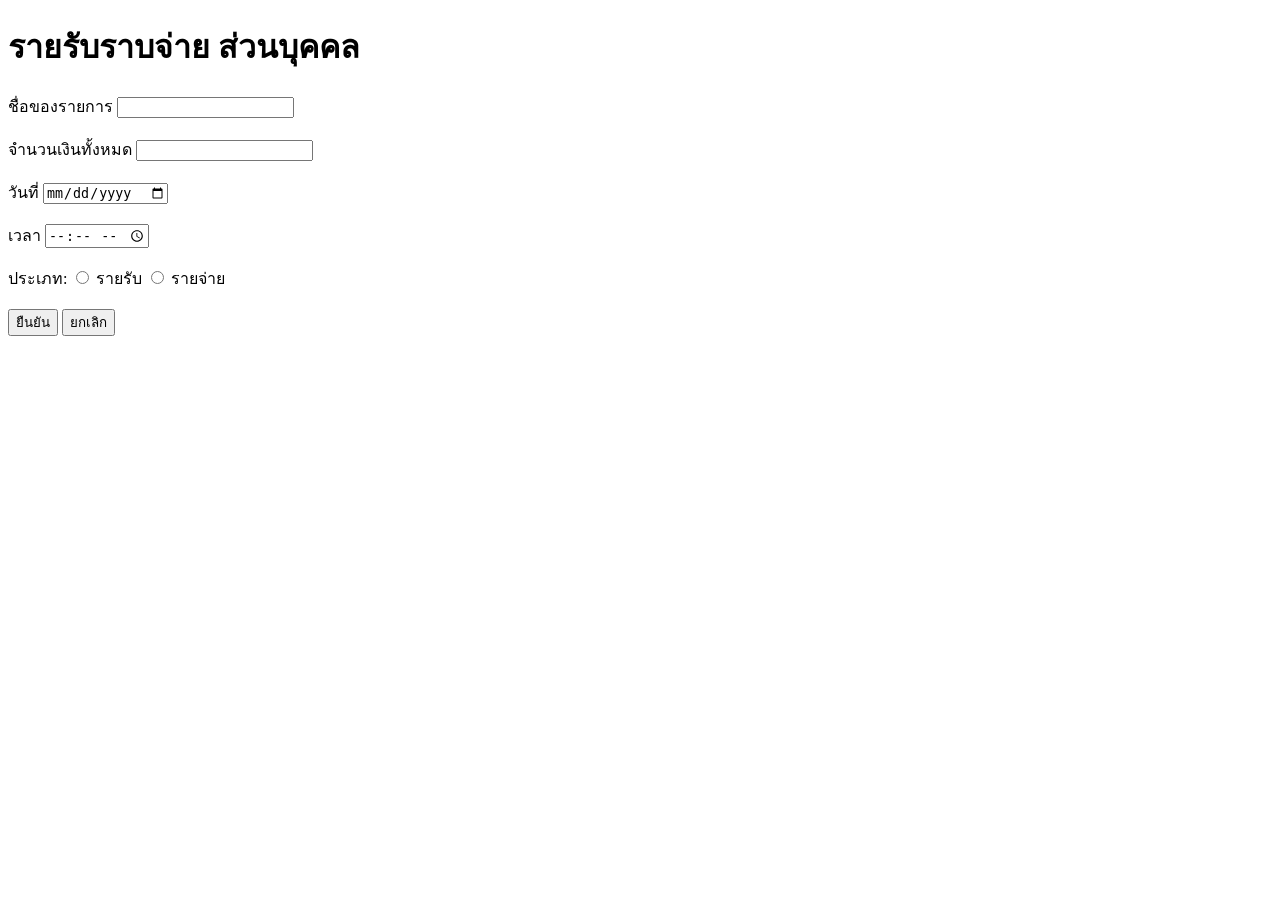
==== index_FromInput1_1.html @ b942e3bd "complete 1.1 to 1.3" ====
<!DOCTYPE html>
<html lang="th">

<head>
  <meta charset="UTF-8">
  <meta name="viewport" content="width=device-width, initial-scale=1">
  <title>Work for web 10-08-2569</title>
  <script src="file_javascript/algo_form.js" defer></script>
</head>

<body>
  <form id="main_from">
    <h1>รายรับราบจ่าย ส่วนบุคคล</h1>
    <label for="name">ชื่อของรายการ</label>
    <input id="name" type="text" name="name" required max="100">
    <br> <br>
    <label for="amout">จํานวนเงินทั้งหมด</label>
    <input id="amout" type="number" name="amout">
    <br> <br>
    <label for="dates">วันที่</label>
    <input id="dates" type="date" name="dates">
    <br> <br>
    <label for="times">เวลา</label>
    <input id="times" type="time" name="times">
    <br> <br>
    <label for="InOrEx">ประเภท:</label>

    <input id="InOrEx1" type="radio" name="InOrEx" value="">
    <label for="InOrEx">รายรับ</label>
    <input type="radio" name="InOrEx" value="">
    <label id="InOrEx2" for="InOrEx">รายจ่าย</label>
    <br><br>
    <input type="submit" name="" value="ยืนยัน">
    <input type="reset" name="" value="ยกเลิก">

  </form>

  <div>
    <ul id="IncomeList">

    </ul>
    <p id="totalIncome"></p>
  </div>
  <div>
    <ul id="ExprensesList">

    </ul>
    <p id="TotalExpensesิ"> </p>
  </div>
  <p id="amoutIncome"></p>
</body>

</html>
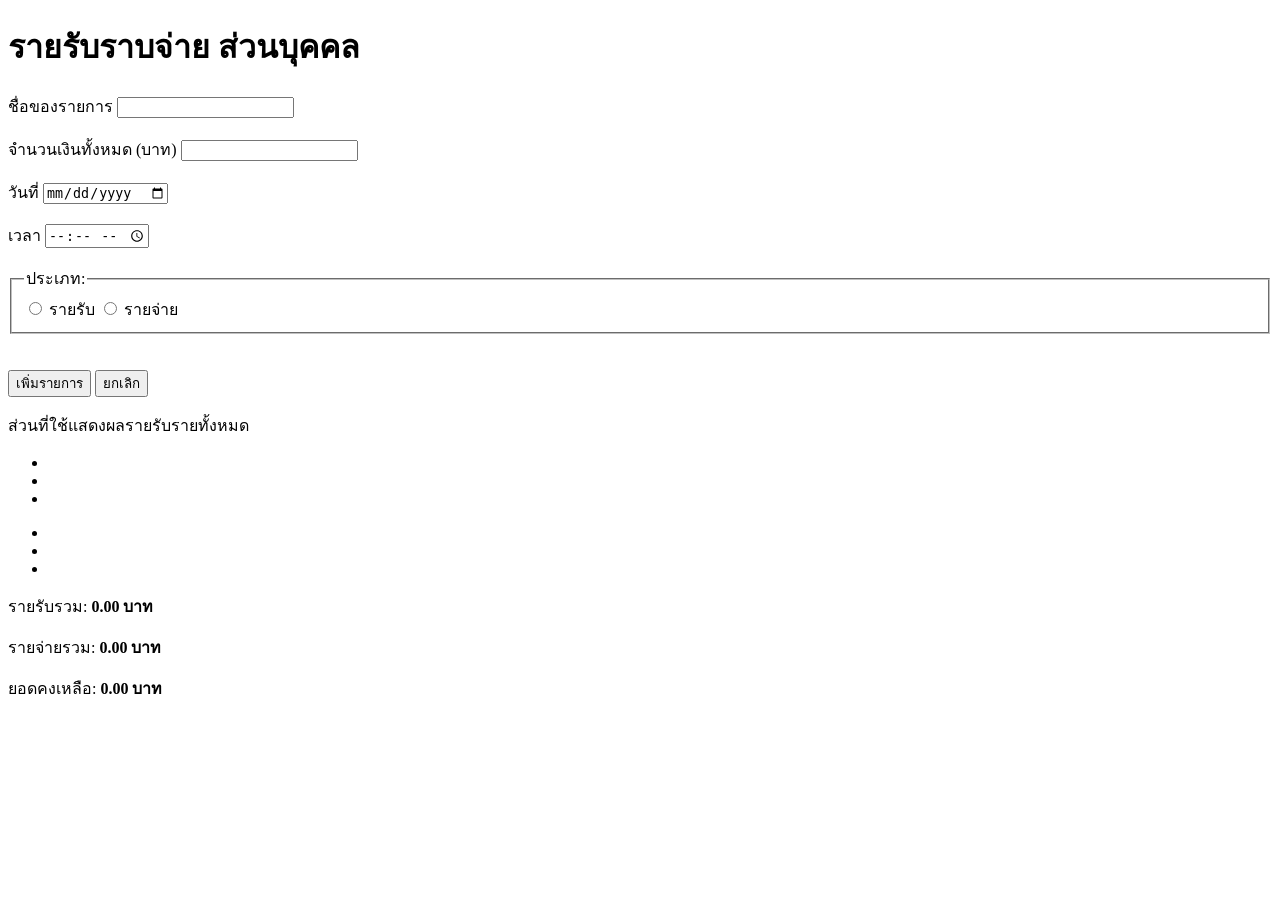
==== commit 24947fa6: "change_index.html_algo_form.js" ====
--- a/index_FromInput1_1.html
+++ b/index_FromInput1_1.html
@@ -9,45 +9,59 @@
 </head>
 
 <body>
-  <form id="main_from">
+  <form id="transactionForm">
     <h1>รายรับราบจ่าย ส่วนบุคคล</h1>
     <label for="name">ชื่อของรายการ</label>
-    <input id="name" type="text" name="name" required max="100">
+    <input id="name" type="text" name="name" maxlength="50" required>
     <br> <br>
-    <label for="amout">จํานวนเงินทั้งหมด</label>
-    <input id="amout" type="number" name="amout">
+    <label for="amount">จํานวนเงินทั้งหมด (บาท)</label>
+    <input id="amount" type="number" name="amount" required min="0.01" step="0.01">
     <br> <br>
-    <label for="dates">วันที่</label>
-    <input id="dates" type="date" name="dates">
+    <label for="date">วันที่</label>
+    <input id="date" type="date" name="date" required>
     <br> <br>
-    <label for="times">เวลา</label>
-    <input id="times" type="time" name="times">
+    <label for="time">เวลา</label>
+    <input id="time" type="time" name="time" required>
     <br> <br>
-    <label for="InOrEx">ประเภท:</label>
+    <fieldset>
+      <legend>ประเภท:</legend>
 
-    <input id="InOrEx1" type="radio" name="InOrEx" value="">
-    <label for="InOrEx">รายรับ</label>
-    <input type="radio" name="InOrEx" value="">
-    <label id="InOrEx2" for="InOrEx">รายจ่าย</label>
-    <br><br>
-    <input type="submit" name="" value="ยืนยัน">
-    <input type="reset" name="" value="ยกเลิก">
+      <input type="radio" name="InOrEx" value="income">
+      รายรับ
 
+      <input type="radio" name="InOrEx" value="expense">
+      รายจ่าย
+    </fieldset>
+    <br> <br>
+    <input type="submit" value="เพิ่มรายการ">
+    <input type="reset" value="ยกเลิก">
   </form>
 
+
+  <p>ส่วนที่ใช้แสดงผลรายรับรายทั้งหมด</p>
   <div>
     <ul id="IncomeList">
-
+      <li></li>
+      <li></li>
+      <li></li>
     </ul>
     <p id="totalIncome"></p>
   </div>
   <div>
     <ul id="ExprensesList">
-
+      <li></li>
+      <li></li>
+      <li></li>
     </ul>
-    <p id="TotalExpensesิ"> </p>
+    <p id="totalExpensesิ"> </p>
   </div>
-  <p id="amoutIncome"></p>
+  <p id="balance"></p>
+  <section>
+    <p>รายรับรวม: <strong id="totalIncome">0.00 บาท</strong></p>
+    <p>รายจ่ายรวม: <strong id="totalExpenses">0.00 บาท</strong></p>
+    <p>ยอดคงเหลือ: <strong id="balance"> 0.00 บาท</strong></p>
+    <p id="balanceWarning"></p>
+  </section>
 </body>
 
 </html>
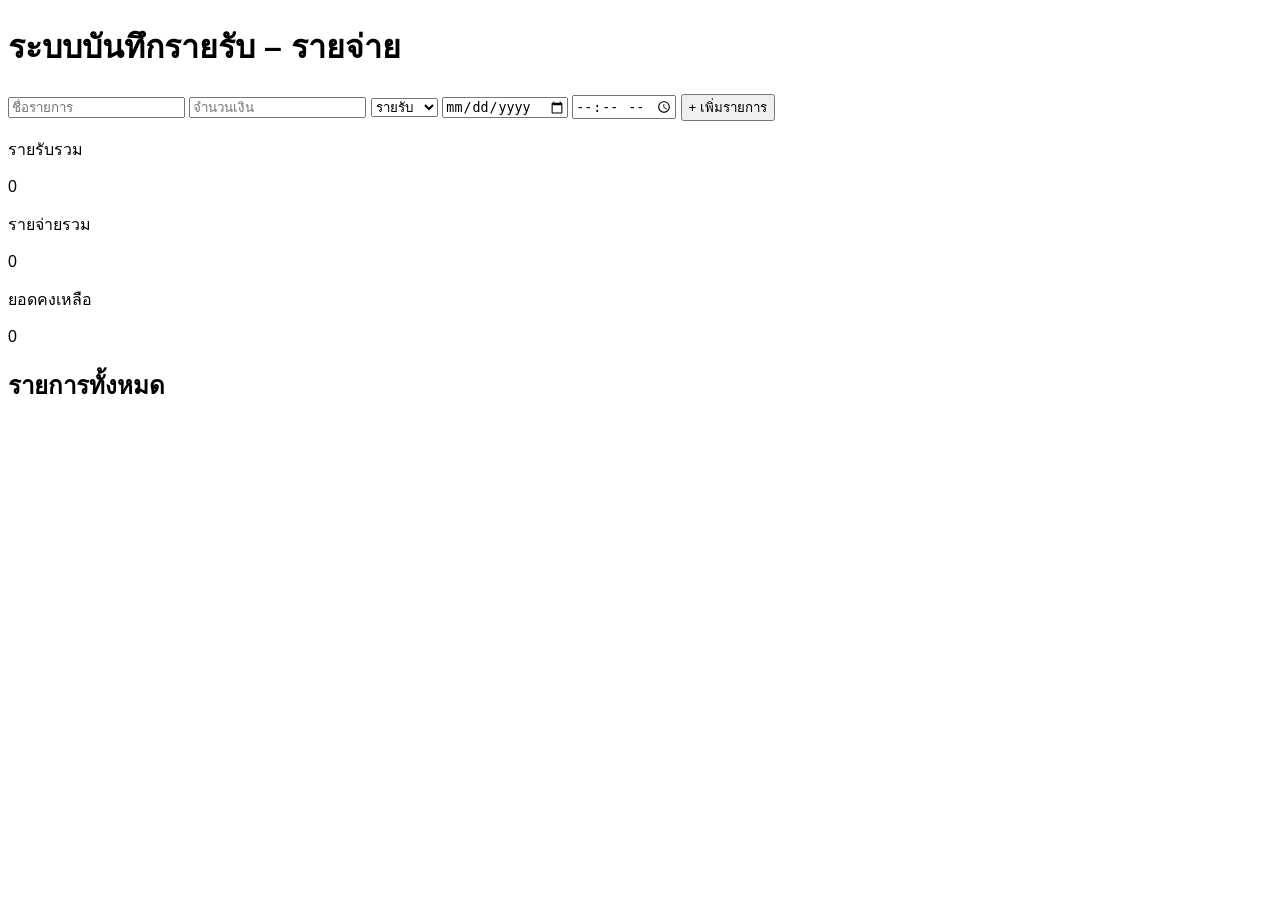
==== commit 60be3aeb: "the correct big change?" ====
--- a/index_FromInput1_1.html
+++ b/index_FromInput1_1.html
@@ -3,65 +3,58 @@
 
 <head>
   <meta charset="UTF-8">
-  <meta name="viewport" content="width=device-width, initial-scale=1">
-  <title>Work for web 10-08-2569</title>
-  <script src="file_javascript/algo_form.js" defer></script>
+  <meta name="viewport" content="width=device-width, initial-scale=1.0">
+  <title>ระบบบันทึกรายรับ – รายจ่าย</title>
+  <!-- UnoCSS Runtime สำหรับใช้ Utility Classes ได้เลยโดยไม่ต้อง Config -->
+  <style>
+    body {
+      font-family: 'Sarabun', sans-serif;
+    }
+  </style>
 </head>
 
 <body>
-  <form id="transactionForm">
-    <h1>รายรับราบจ่าย ส่วนบุคคล</h1>
-    <label for="name">ชื่อของรายการ</label>
-    <input id="name" type="text" name="name" maxlength="50" required>
-    <br> <br>
-    <label for="amount">จํานวนเงินทั้งหมด (บาท)</label>
-    <input id="amount" type="number" name="amount" required min="0.01" step="0.01">
-    <br> <br>
-    <label for="date">วันที่</label>
-    <input id="date" type="date" name="date" required>
-    <br> <br>
-    <label for="time">เวลา</label>
-    <input id="time" type="time" name="time" required>
-    <br> <br>
-    <fieldset>
-      <legend>ประเภท:</legend>
 
-      <input type="radio" name="InOrEx" value="income">
-      รายรับ
+  <div>
+    <h1>ระบบบันทึกรายรับ – รายจ่าย</h1>
 
-      <input type="radio" name="InOrEx" value="expense">
-      รายจ่าย
-    </fieldset>
-    <br> <br>
-    <input type="submit" value="เพิ่มรายการ">
-    <input type="reset" value="ยกเลิก">
-  </form>
+    <!-- ส่วนที่ 1.1: ฟอร์มรับข้อมูล -->
+    <form id="transactionForm">
+      <input type="text" id="title" placeholder="ชื่อรายการ" required maxlength="50">
+      <input type="number" id="amount" placeholder="จำนวนเงิน" required min="1" step="0.01">
+      <select id="type" required>
+        <option value="income">รายรับ</option>
+        <option value="expense">รายจ่าย</option>
+      </select>
+      <input type="date" id="date" required>
+      <input type="time" id="time" required>
+      <button type="submit">+ เพิ่มรายการ</button>
+    </form>
 
+    <!-- ส่วนที่ 1.2: สรุปยอดเงิน -->
+    <div>
+      <div>
+        <p>รายรับรวม</p>
+        <p id="totalIncome">0</p>
+      </div>
+      <div>
+        <p>รายจ่ายรวม</p>
+        <p id="totalExpense">0</p>
+      </div>
+      <div>
+        <p>ยอดคงเหลือ</p>
+        <p id="balance">0</p>
+      </div>
+    </div>
 
-  <p>ส่วนที่ใช้แสดงผลรายรับรายทั้งหมด</p>
-  <div>
-    <ul id="IncomeList">
-      <li></li>
-      <li></li>
-      <li></li>
+    <!-- ส่วนที่ 1.3: พื้นที่แสดงรายการ (List) -->
+    <h2>รายการทั้งหมด</h2>
+    <ul id="transactionList">
+      <!-- รายการจะถูกสร้างด้วย JavaScript -->
     </ul>
-    <p id="totalIncome"></p>
   </div>
-  <div>
-    <ul id="ExprensesList">
-      <li></li>
-      <li></li>
-      <li></li>
-    </ul>
-    <p id="totalExpensesิ"> </p>
-  </div>
-  <p id="balance"></p>
-  <section>
-    <p>รายรับรวม: <strong id="totalIncome">0.00 บาท</strong></p>
-    <p>รายจ่ายรวม: <strong id="totalExpenses">0.00 บาท</strong></p>
-    <p>ยอดคงเหลือ: <strong id="balance"> 0.00 บาท</strong></p>
-    <p id="balanceWarning"></p>
-  </section>
+
+  <script src="file_javascript/algo_form.js"></script>
 </body>
 
 </html>
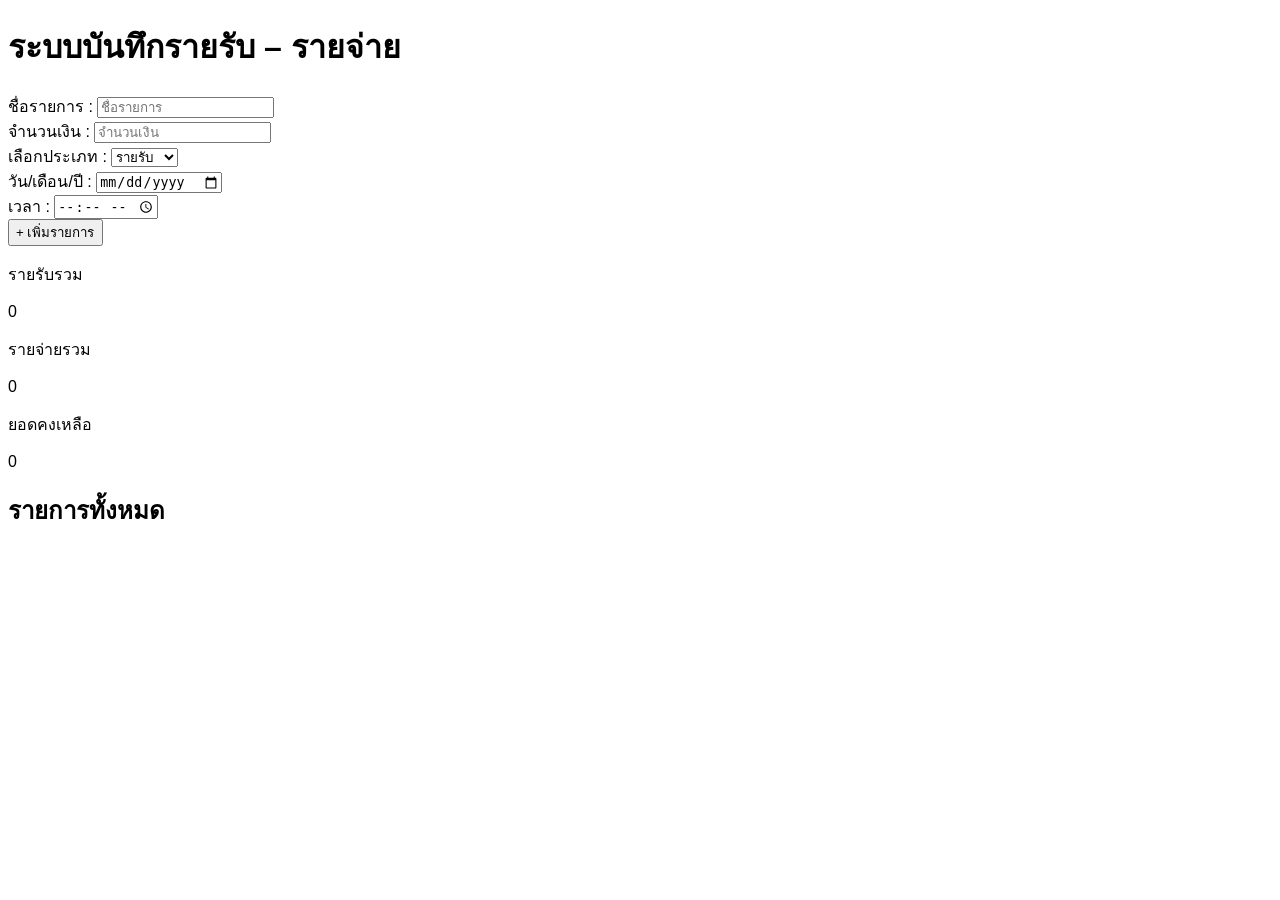
==== commit 590bf5ac: "fix label in <from>" ====
--- a/index_FromInput1_1.html
+++ b/index_FromInput1_1.html
@@ -20,14 +20,35 @@
 
     <!-- ส่วนที่ 1.1: ฟอร์มรับข้อมูล -->
     <form id="transactionForm">
-      <input type="text" id="title" placeholder="ชื่อรายการ" required maxlength="50">
-      <input type="number" id="amount" placeholder="จำนวนเงิน" required min="1" step="0.01">
-      <select id="type" required>
-        <option value="income">รายรับ</option>
-        <option value="expense">รายจ่าย</option>
-      </select>
-      <input type="date" id="date" required>
-      <input type="time" id="time" required>
+
+      <label for="title">
+        ชื่อรายการ :
+        <input type="text" id="title" placeholder="ชื่อรายการ" required maxlength="50">
+      </label>
+      <br>
+      <label for="amount">
+        จํานวนเงิน :
+        <input type="number" id="amount" placeholder="จำนวนเงิน" required min="1" step="0.01">
+      </label>
+      <br>
+      <label for="type">
+        เลือกประเภท :
+        <select id="type" required>
+          <option value="income">รายรับ</option>
+          <option value="expense">รายจ่าย</option>
+        </select>
+      </label>
+      <br>
+      <label for="date">
+        วัน/เดือน/ปี :
+        <input type="date" id="date" required>
+      </label>
+      <br>
+      <label for="time">
+        เวลา :
+        <input type="time" id="time" required>
+      </label>
+      <br>
       <button type="submit">+ เพิ่มรายการ</button>
     </form>
 
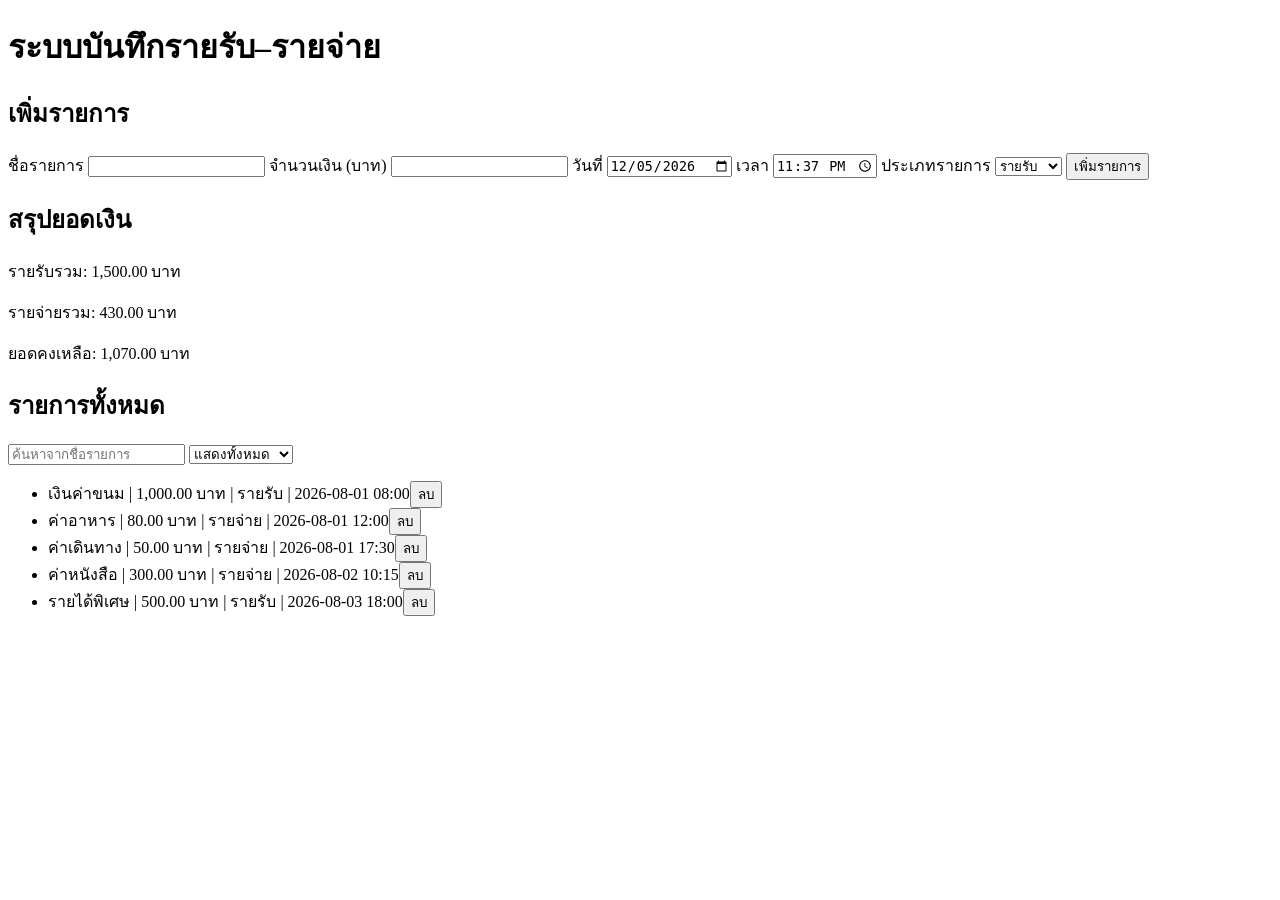
==== commit 7fd78391: "fix by manus" ====
--- a/index_FromInput1_1.html
+++ b/index_FromInput1_1.html
@@ -4,76 +4,56 @@
 <head>
   <meta charset="UTF-8">
   <meta name="viewport" content="width=device-width, initial-scale=1.0">
-  <title>ระบบบันทึกรายรับ – รายจ่าย</title>
-  <!-- UnoCSS Runtime สำหรับใช้ Utility Classes ได้เลยโดยไม่ต้อง Config -->
-  <style>
-    body {
-      font-family: 'Sarabun', sans-serif;
-    }
-  </style>
+  <title>ระบบบันทึกรายรับ–รายจ่าย</title>
 </head>
 
 <body>
+  <h1>ระบบบันทึกรายรับ–รายจ่าย</h1>
 
-  <div>
-    <h1>ระบบบันทึกรายรับ – รายจ่าย</h1>
+  <section>
+    <h2>เพิ่มรายการ</h2>
+    <form id="transactionForm">
+      <label for="title">ชื่อรายการ</label>
+      <input id="title" type="text" required>
 
-    <!-- ส่วนที่ 1.1: ฟอร์มรับข้อมูล -->
-    <form id="transactionForm">
+      <label for="amount">จำนวนเงิน (บาท)</label>
+      <input id="amount" type="number" min="0.01" step="0.01" required>
 
-      <label for="title">
-        ชื่อรายการ :
-        <input type="text" id="title" placeholder="ชื่อรายการ" required maxlength="50">
-      </label>
-      <br>
-      <label for="amount">
-        จํานวนเงิน :
-        <input type="number" id="amount" placeholder="จำนวนเงิน" required min="1" step="0.01">
-      </label>
-      <br>
-      <label for="type">
-        เลือกประเภท :
-        <select id="type" required>
-          <option value="income">รายรับ</option>
-          <option value="expense">รายจ่าย</option>
-        </select>
-      </label>
-      <br>
-      <label for="date">
-        วัน/เดือน/ปี :
-        <input type="date" id="date" required>
-      </label>
-      <br>
-      <label for="time">
-        เวลา :
-        <input type="time" id="time" required>
-      </label>
-      <br>
-      <button type="submit">+ เพิ่มรายการ</button>
+      <label for="date">วันที่</label>
+      <input id="date" type="date" required>
+
+      <label for="time">เวลา</label>
+      <input id="time" type="time" required>
+
+      <label for="type">ประเภทรายการ</label>
+      <select id="type" required>
+        <option value="income">รายรับ</option>
+        <option value="expense">รายจ่าย</option>
+      </select>
+
+      <button type="submit">เพิ่มรายการ</button>
     </form>
+  </section>
 
-    <!-- ส่วนที่ 1.2: สรุปยอดเงิน -->
-    <div>
-      <div>
-        <p>รายรับรวม</p>
-        <p id="totalIncome">0</p>
-      </div>
-      <div>
-        <p>รายจ่ายรวม</p>
-        <p id="totalExpense">0</p>
-      </div>
-      <div>
-        <p>ยอดคงเหลือ</p>
-        <p id="balance">0</p>
-      </div>
-    </div>
+  <section>
+    <h2>สรุปยอดเงิน</h2>
+    <p>รายรับรวม: <span id="incomeTotal">0.00</span> บาท</p>
+    <p>รายจ่ายรวม: <span id="expenseTotal">0.00</span> บาท</p>
+    <p>ยอดคงเหลือ: <span id="balance">0.00</span> บาท</p>
+  </section>
 
-    <!-- ส่วนที่ 1.3: พื้นที่แสดงรายการ (List) -->
+  <section>
     <h2>รายการทั้งหมด</h2>
-    <ul id="transactionList">
-      <!-- รายการจะถูกสร้างด้วย JavaScript -->
-    </ul>
-  </div>
+    <input id="searchInput" type="search" placeholder="ค้นหาจากชื่อรายการ">
+
+    <select id="filterType">
+      <option value="all">แสดงทั้งหมด</option>
+      <option value="income">เฉพาะรายรับ</option>
+      <option value="expense">เฉพาะรายจ่าย</option>
+    </select>
+
+    <ul id="transactionList"></ul>
+  </section>
 
   <script src="file_javascript/algo_form.js"></script>
 </body>
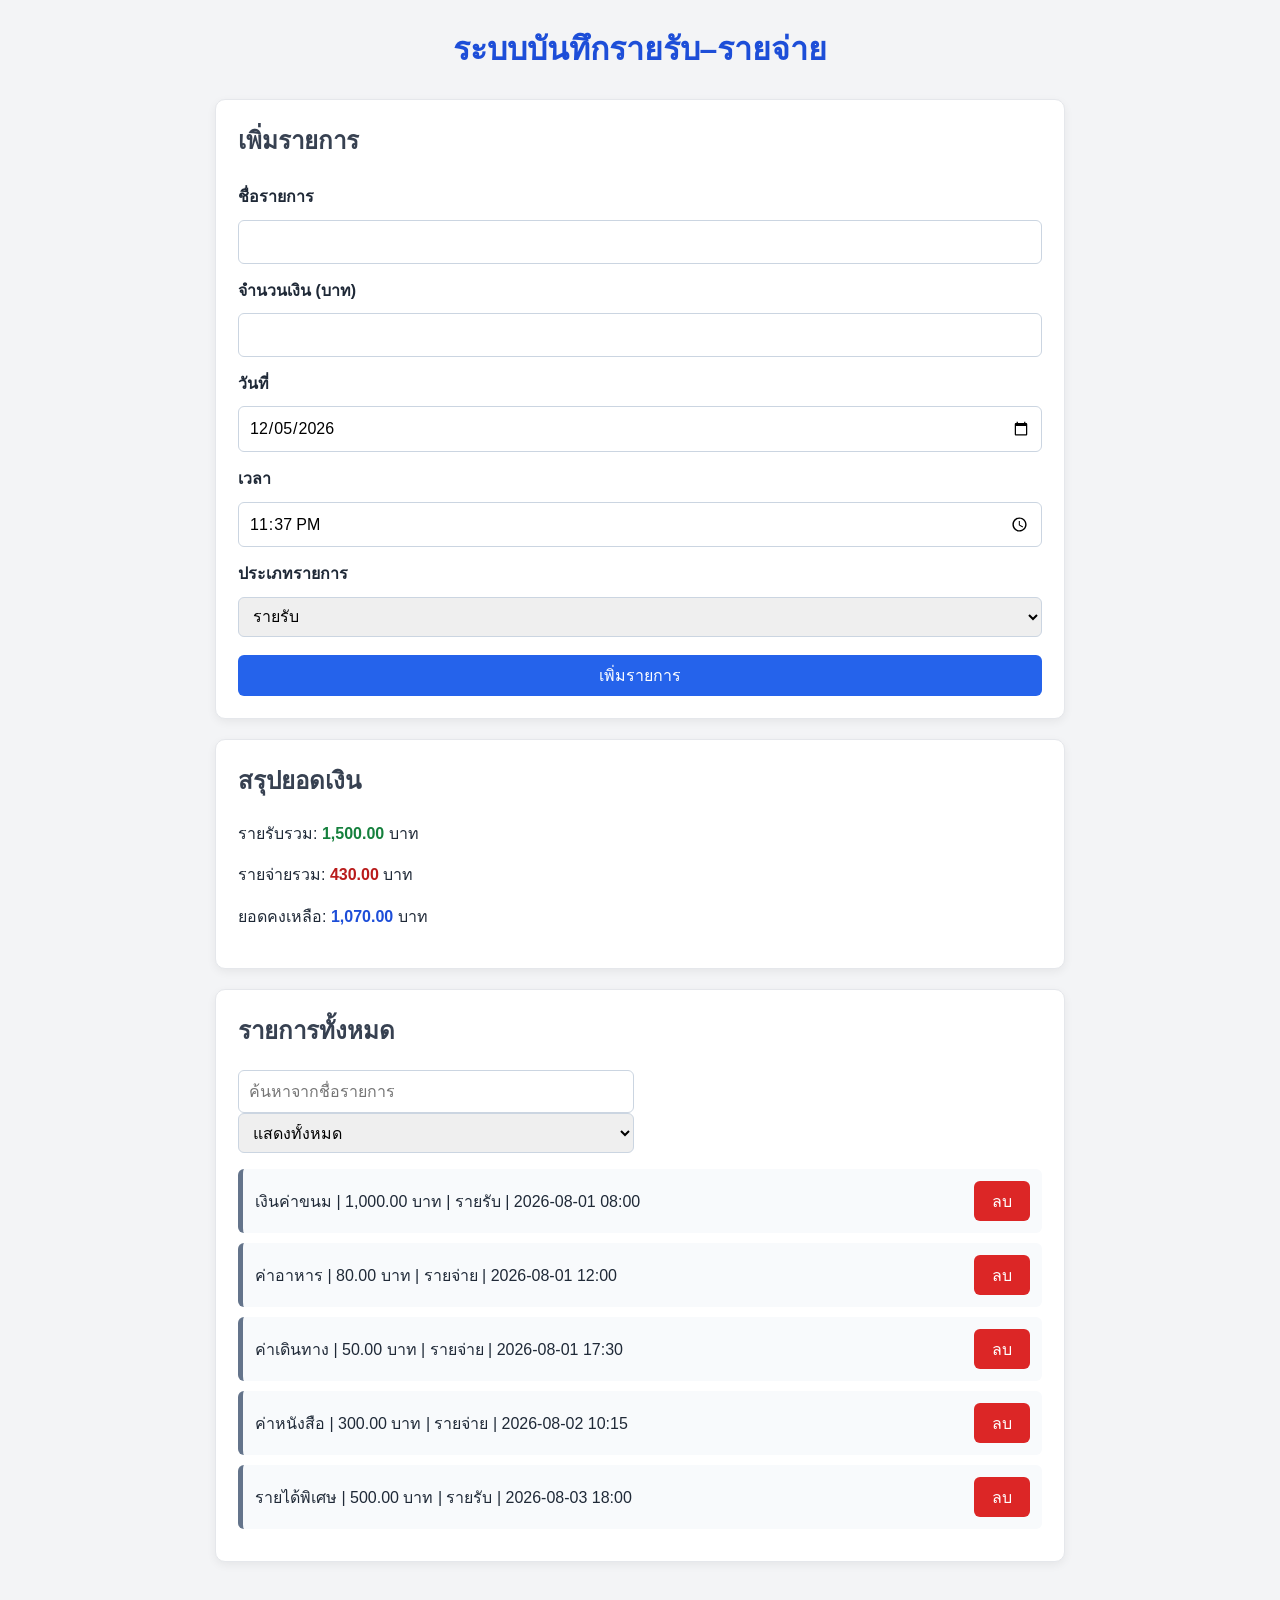
==== commit 3610ad07: "fix by manus by add styles.css and make cone in on file" ====
--- a/index_FromInput1_1.html
+++ b/index_FromInput1_1.html
@@ -5,6 +5,7 @@
   <meta charset="UTF-8">
   <meta name="viewport" content="width=device-width, initial-scale=1.0">
   <title>ระบบบันทึกรายรับ–รายจ่าย</title>
+  <link rel="stylesheet" href="styles.css">
 </head>
 
 <body>
@@ -55,7 +56,7 @@
     <ul id="transactionList"></ul>
   </section>
 
-  <script src="file_javascript/algo_form.js"></script>
+  <script src="algo_form.js"></script>
 </body>
 
 </html>
--- a/styles.css
+++ b/styles.css
@@ -0,0 +1,145 @@
+* {
+  box-sizing: border-box;
+}
+
+body {
+  margin: 0;
+  padding: 24px;
+  font-family: Arial, "Noto Sans Thai", sans-serif;
+  line-height: 1.6;
+  color: #1f2937;
+  background: #f3f4f6;
+}
+
+h1 {
+  margin: 0 0 24px;
+  color: #1d4ed8;
+  text-align: center;
+}
+
+h2 {
+  margin-top: 0;
+  color: #374151;
+}
+
+section {
+  max-width: 850px;
+  margin: 0 auto 20px;
+  padding: 22px;
+  background: #ffffff;
+  border: 1px solid #e5e7eb;
+  border-radius: 10px;
+  box-shadow: 0 3px 10px rgba(0, 0, 0, 0.06);
+}
+
+form {
+  display: grid;
+  gap: 10px;
+}
+
+label {
+  margin-top: 4px;
+  font-weight: bold;
+}
+
+input,
+select,
+button {
+  width: 100%;
+  min-height: 40px;
+  padding: 8px 10px;
+  font: inherit;
+  border: 1px solid #cbd5e1;
+  border-radius: 6px;
+}
+
+input:focus,
+select:focus {
+  outline: 2px solid #93c5fd;
+  border-color: #2563eb;
+}
+
+button {
+  margin-top: 8px;
+  color: #ffffff;
+  background: #2563eb;
+  border: none;
+  cursor: pointer;
+  transition: background 0.2s ease;
+}
+
+button:hover {
+  background: #1d4ed8;
+}
+
+#searchInput,
+#filterType {
+  width: calc(50% - 6px);
+  margin-right: 8px;
+}
+
+#incomeTotal {
+  color: #15803d;
+  font-weight: bold;
+}
+
+#expenseTotal {
+  color: #b91c1c;
+  font-weight: bold;
+}
+
+#balance {
+  color: #1d4ed8;
+  font-weight: bold;
+}
+
+#transactionList {
+  margin: 16px 0 0;
+  padding: 0;
+  list-style: none;
+}
+
+#transactionList li {
+  display: flex;
+  align-items: center;
+  justify-content: space-between;
+  gap: 10px;
+  margin-bottom: 10px;
+  padding: 12px;
+  background: #f8fafc;
+  border-left: 5px solid #64748b;
+  border-radius: 6px;
+}
+
+#transactionList li button {
+  width: auto;
+  min-width: 56px;
+  margin: 0;
+  padding: 5px 10px;
+  background: #dc2626;
+}
+
+#transactionList li button:hover {
+  background: #b91c1c;
+}
+
+@media (max-width: 600px) {
+  body {
+    padding: 12px;
+  }
+
+  section {
+    padding: 16px;
+  }
+
+  #searchInput,
+  #filterType {
+    width: 100%;
+    margin: 0 0 8px;
+  }
+
+  #transactionList li {
+    align-items: flex-start;
+    flex-direction: column;
+  }
+}
